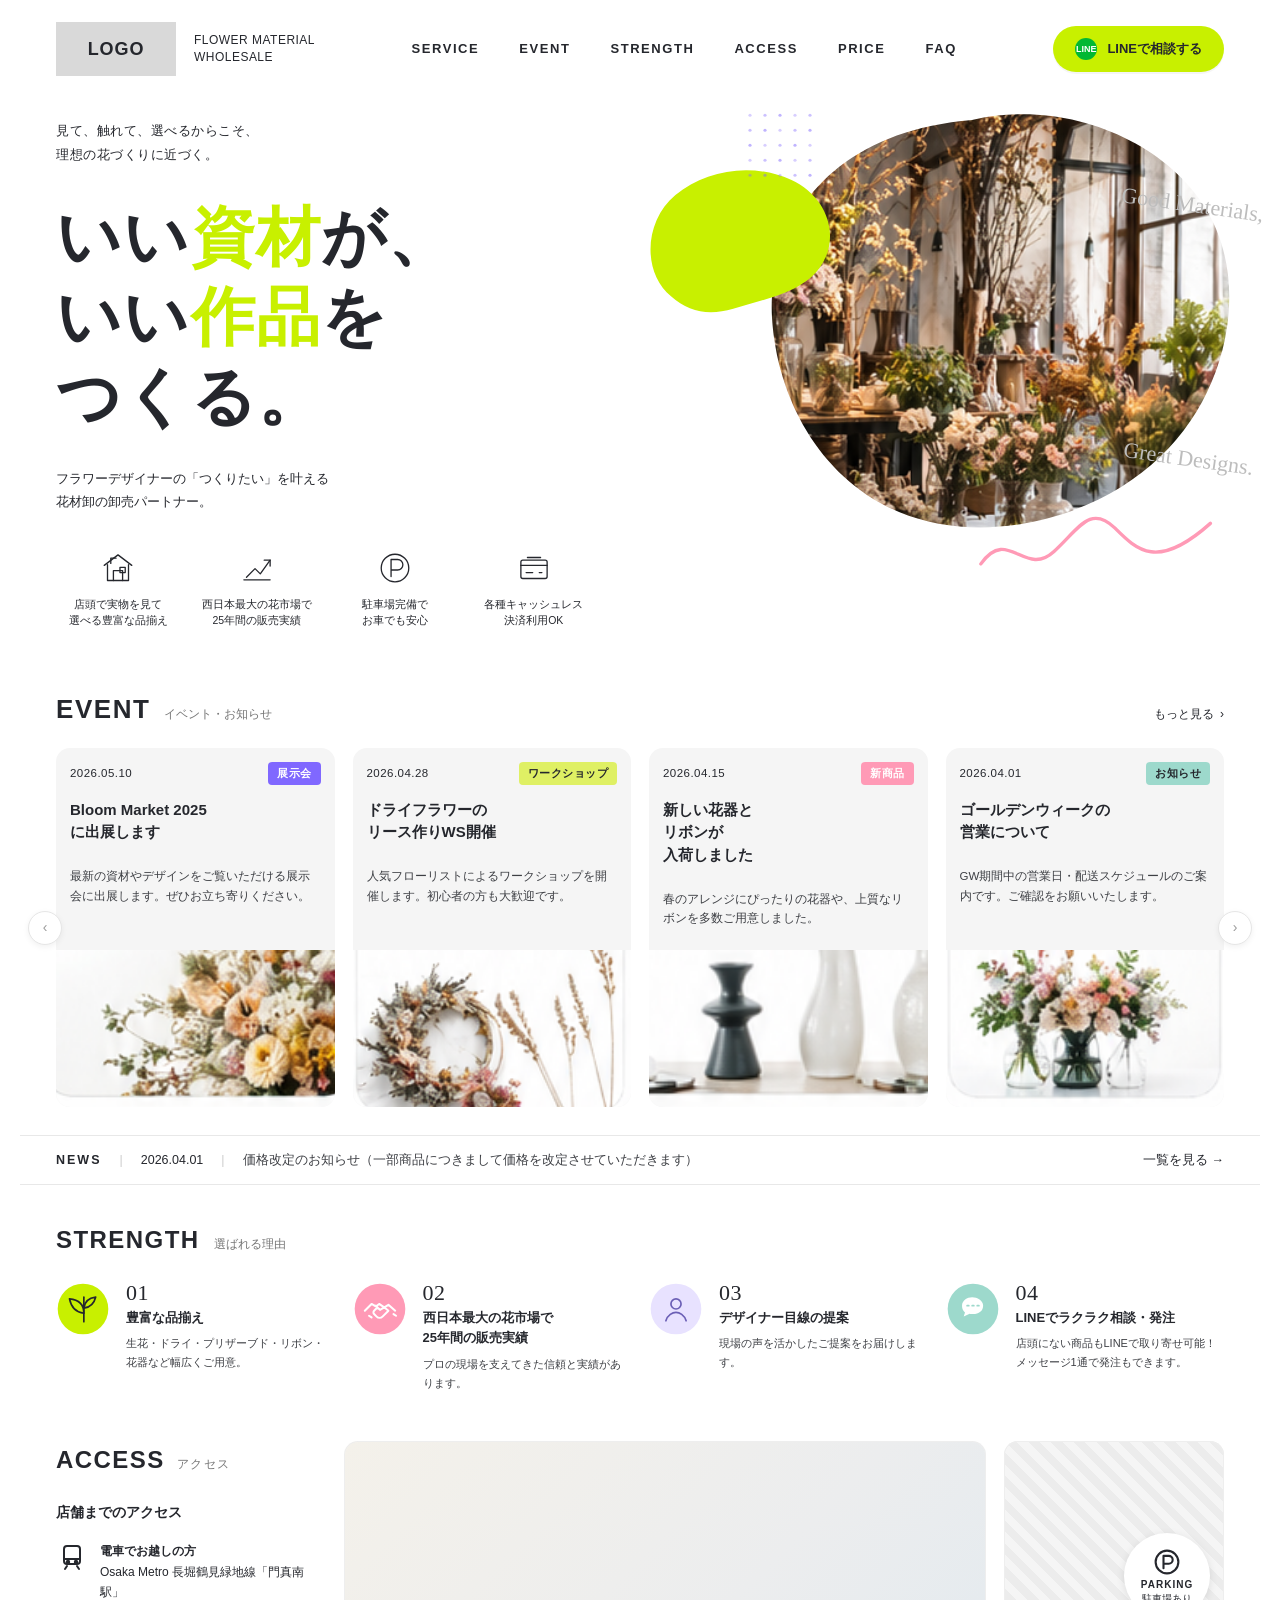
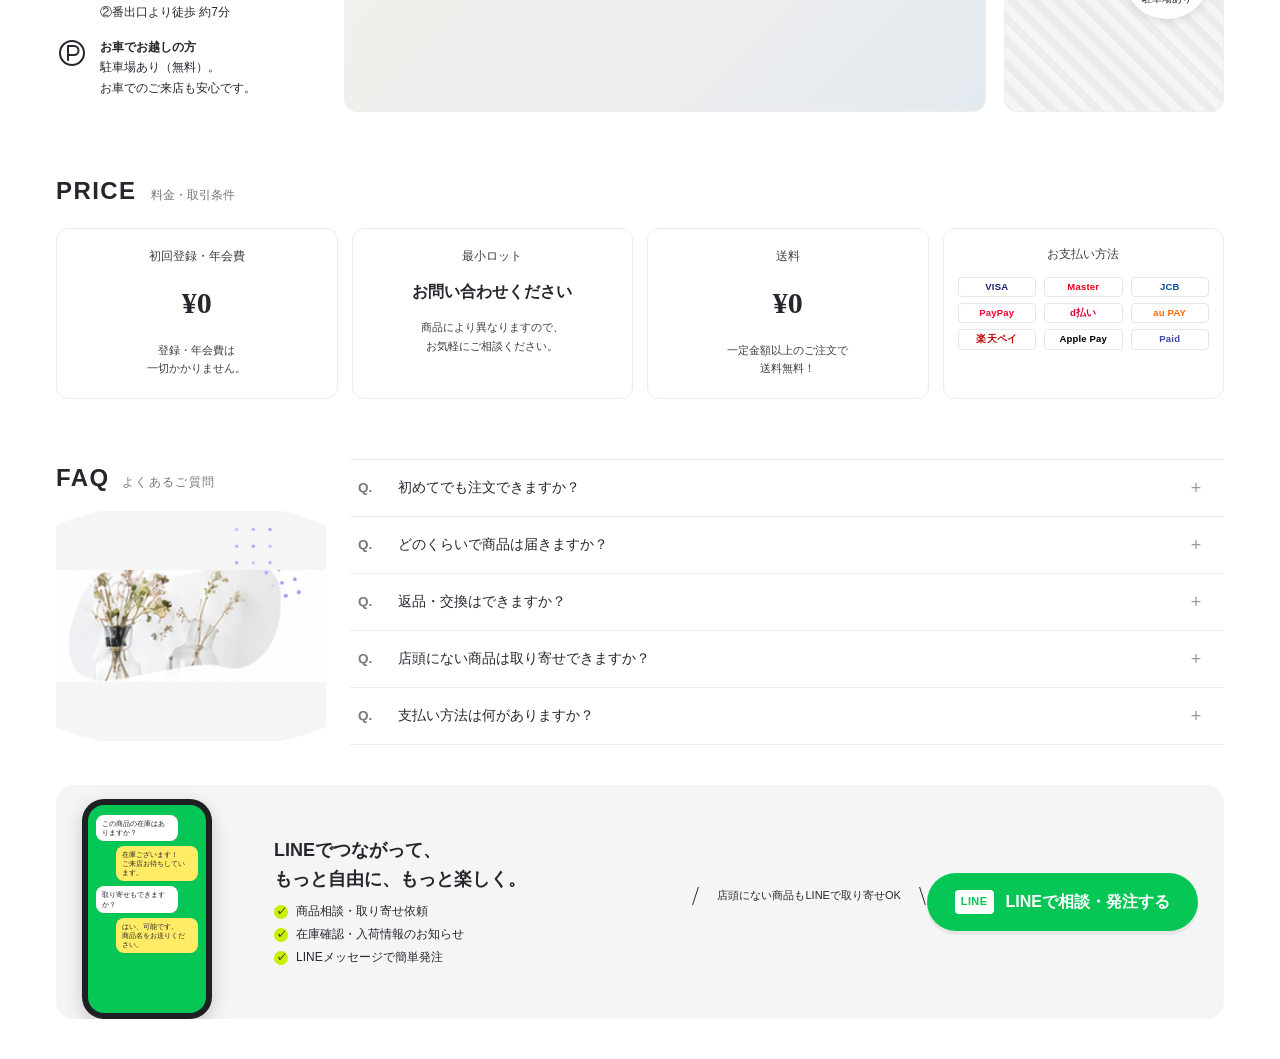
==== index.html @ 543dde31 "Initial preview: 神戸リボン トップページ LP デザイン (Group A + B 修正適用済み)" ====
<!doctype html>
<html lang="ja">
<head>
<meta charset="utf-8">
<title>FLOWER MATERIAL WHOLESALE</title>
<meta name="viewport" content="width=1240">
<style>
  /* ---------- Reset & base ---------- */
  *,*::before,*::after{ box-sizing:border-box; }
  html,body{ margin:0; padding:0; }
  body{
    font-family: "Hiragino Kaku Gothic ProN","Hiragino Sans","Yu Gothic","Noto Sans JP","Helvetica Neue",Arial,sans-serif;
    color:#25272d;
    background:#ffffff;
    -webkit-font-smoothing:antialiased;
    font-feature-settings:"palt";
    line-height:1.6;
    font-size:14px;
  }
  img,svg{ display:block; max-width:100%; }
  a{ color:inherit; text-decoration:none; }
  button{ font:inherit; cursor:pointer; border:none; background:none; color:inherit; padding:0; }
  ul{ list-style:none; padding:0; margin:0; }

  /* Page is sized like the original LP (862 wide). We center it and use a comfortable container. */
  .page{
    max-width: 1240px;
    margin: 0 auto;
    background:#fff;
    position:relative;
  }

  /* ---------- Header ---------- */
  .site-header{
    display:flex; align-items:center;
    padding: 22px 36px;
    gap: 32px;
  }
  .logo-block{
    display:flex; align-items:center; gap:18px;
  }
  .logo-mark{
    width:120px; height:54px;
    background:#d9d9d9;
    display:flex; align-items:center; justify-content:center;
    color:#25272d; font-weight:700; letter-spacing:.05em;
    font-size:18px;
  }
  .logo-tag{
    font-size:12px; line-height:1.4; color:#25272d;
    letter-spacing:.04em;
  }
  .nav{
    flex:1;
    display:flex; gap: 40px; justify-content:center;
    font-size:13px; letter-spacing:.12em;
    font-weight:600;
  }
  .nav a{ color:#25272d; }
  .nav a:hover{ color:#7a8000; }
  .header-cta{
    display:inline-flex; align-items:center; gap:10px;
    background:#C8F000; color:#25272d;
    padding: 12px 22px; border-radius:999px;
    font-weight:700; font-size:13px;
    box-shadow: 0 2px 0 rgba(0,0,0,.04);
  }
  .header-cta .badge{
    width:22px; height:22px; border-radius:50%;
    background:#02B833; color:#fff;
    font-size:9px; font-weight:700;
    display:inline-flex; align-items:center; justify-content:center;
    letter-spacing:0;
  }

  /* ---------- Hero ---------- */
  .hero{
    position:relative;
    padding: 14px 36px 30px;
    display:grid;
    grid-template-columns: 1fr 1fr;
    gap: 30px;
    align-items:start;
  }
  .hero-eyebrow{
    font-size: 12.5px;
    line-height:1.9;
    color:#25272d;
    margin: 8px 0 30px;
    letter-spacing:.04em;
  }
  .hero-title{
    font-family:"Yu Mincho","Hiragino Mincho ProN","Noto Serif JP",serif;
    font-weight:600;
    font-size: 64px;
    line-height: 1.25;
    letter-spacing:.02em;
    margin: 0 0 30px;
    color:#25272d;
  }
  .hero-title .acc{ color:#C8F000; }
  .hero-sub{
    font-size: 12.5px;
    color:#25272d;
    line-height:1.9;
    margin: 0 0 32px;
  }

  /* Hero photo cluster on the right */
  .hero-photo{
    position:relative;
    height: 470px;
  }
  .hero-photo .photo-blob{
    position:absolute;
    right: -20px; top: 0;
    width: 540px; height: 470px;
  }
  .hero-photo .photo-blob img{
    width:100%; height:100%; object-fit:cover;
    -webkit-mask: var(--blob-mask); mask: var(--blob-mask);
    -webkit-mask-size: 100% 100%;
    mask-size: 100% 100%;
    -webkit-mask-repeat:no-repeat; mask-repeat:no-repeat;
  }
  .hero-photo .lime-blob{
    position:absolute;
    left: -20px; top: 50px;
    width: 200px; height: 160px;
    z-index: 2;
  }
  .hero-photo .dots{
    position:absolute;
    left: 80px; top: -8px;
    width: 90px; height: 90px;
    opacity:.9;
    z-index: 3;
  }
  .hero-photo .wave{
    position:absolute;
    right: -10px; bottom: -10px;
    width: 270px; height: 90px;
  }
  .hero-photo .script-text{
    position:absolute;
    right: -40px; top: 80px;
    font-family:"Brush Script MT","Snell Roundhand","Apple Chancery", cursive;
    color:#bdbdbd;
    font-size: 22px;
    transform: rotate(8deg);
    line-height:1.2;
    text-align:left;
  }
  .hero-photo .script-text.lower{
    top:auto; bottom: 110px; right:-30px;
    transform: rotate(8deg);
  }

  /* Feature icons row */
  .feature-row{
    display:grid;
    grid-template-columns: repeat(4, 1fr);
    gap: 14px;
    margin-top: 12px;
    max-width: 540px;
  }
  .feature{
    display:flex; flex-direction:column; align-items:center; gap:8px;
    text-align:center;
  }
  .feature .ico{
    width:42px; height:42px;
    color:#25272d;
  }
  .feature .ico svg{ width:100%; height:100%; }
  .feature .lbl{
    font-size: 10.5px;
    line-height:1.5;
    color:#25272d;
  }

  /* ---------- Event ---------- */
  .section-head{
    display:flex; align-items:baseline; justify-content:space-between;
    padding: 0 36px;
    margin: 30px 0 18px;
  }
  .section-head .group{
    display:flex; align-items:baseline; gap:14px;
  }
  .section-head h2{
    font-size: 26px; letter-spacing:.06em;
    margin:0; font-weight:700;
    font-family:"Helvetica Neue",Arial,sans-serif;
  }
  .section-head .ja{
    font-size: 12px; color:#777;
  }
  .section-head .more{
    font-size: 12px; color:#25272d;
  }
  .section-head .more::after{
    content:"›"; margin-left:6px;
  }

  .event-wrap{
    position:relative;
    padding: 0 36px;
  }
  .event-row{
    display:grid;
    grid-template-columns: repeat(4, 1fr);
    gap: 18px;
  }
  .ev-card{
    background:#f5f5f5;
    border-radius: 14px;
    padding: 14px 14px 16px;
    display:flex; flex-direction:column;
    gap:10px;
  }
  .ev-meta{
    display:flex; align-items:center; justify-content:space-between;
    font-size:11.5px; color:#25272d;
    letter-spacing:.04em;
  }
  .ev-tag{
    font-size: 10.5px;
    padding: 3px 9px;
    border-radius: 4px;
    background:#8068ff;
    color:#fff;
    font-weight:600;
  }
  .ev-tag.work{ background:#dff064; color:#25272d; }
  .ev-tag.new{ background:#ff9ab6; color:#fff; }
  .ev-tag.note{ background:#9DD9CC; color:#25272d; }
  .ev-title{
    font-size: 15px;
    font-weight:700;
    line-height:1.5;
    margin: 4px 0 2px;
  }
  .ev-desc{
    font-size: 11.5px;
    line-height:1.7;
    color:#3d3f44;
  }
  .ev-photo{
    margin: auto -14px -16px;
    border-bottom-left-radius: 14px;
    border-bottom-right-radius: 14px;
    overflow:hidden;
    aspect-ratio: 16/9;
    background:#eee;
  }
  .ev-photo img{
    width:100%; height:100%; object-fit:cover;
  }
  .ev-arrow{
    position:absolute;
    top: 50%; transform: translateY(-50%);
    width: 34px; height: 34px;
    border-radius:50%;
    background:#fff;
    border: 1px solid #e6e6e6;
    box-shadow: 0 2px 6px rgba(0,0,0,.06);
    display:flex; align-items:center; justify-content:center;
    color:#9b9b9b;
    font-size:14px;
  }
  .ev-arrow.left{ left:8px; }
  .ev-arrow.right{ right:8px; }

  /* ---------- News bar ---------- */
  .news-bar{
    border-top: 1px solid #e8e8e8;
    border-bottom: 1px solid #e8e8e8;
    margin: 28px 0 0;
    padding: 14px 36px;
    display:flex; align-items:center; gap:18px;
    font-size: 12.5px;
  }
  .news-bar .lbl{ font-weight:700; letter-spacing:.16em; }
  .news-bar .sep{ color:#ccc; }
  .news-bar .date{ color:#25272d; }
  .news-bar .txt{ color:#3d3f44; flex:1; }
  .news-bar .more{
    color:#25272d; display:inline-flex; align-items:center; gap:6px;
  }

  /* ---------- Strength ---------- */
  .strength{
    padding: 36px 36px 18px;
  }
  .strength-head{
    display:flex; align-items:baseline; gap:14px;
    margin-bottom: 22px;
  }
  .strength-head h2{
    font-size:24px; margin:0; letter-spacing:.06em;
    font-family:"Helvetica Neue",Arial,sans-serif; font-weight:700;
  }
  .strength-head .ja{ font-size:12px; color:#777; }
  .str-row{
    display:grid;
    grid-template-columns: repeat(4, 1fr);
    gap: 18px;
  }
  .str-item{
    display:grid;
    grid-template-columns: 60px 1fr;
    gap: 10px;
    align-items:start;
  }
  .str-icon-wrap{
    width:54px; height:54px;
    border-radius:50%;
    display:flex; align-items:center; justify-content:center;
  }
  .str-icon-wrap svg{ width:100%; height:100%; }
  .str-num{
    font-family:"Yu Mincho","Hiragino Mincho ProN","Noto Serif JP",serif;
    font-size: 22px; line-height:1;
    color:#25272d;
    letter-spacing:.02em;
  }
  .str-title{
    font-size: 13px; font-weight:700;
    margin: 4px 0 6px;
  }
  .str-desc{
    font-size: 11px;
    line-height:1.7;
    color:#3d3f44;
  }

  /* ---------- Access ---------- */
  .access{
    padding: 30px 36px;
    display:grid;
    grid-template-columns: 270px 1fr 220px;
    gap: 18px;
    align-items:stretch;
  }
  .acc-left h2{
    font-size: 24px; margin:0 0 4px; letter-spacing:.06em;
    font-family:"Helvetica Neue",Arial,sans-serif; font-weight:700;
    display:flex; align-items:baseline; gap:12px;
  }
  .acc-left h2 .ja{ font-size:12px; color:#777; font-weight:400; }
  .acc-left h3{
    font-size: 14px; margin: 22px 0 18px;
  }
  .acc-row{
    display:grid;
    grid-template-columns: 32px 1fr;
    gap: 12px;
    align-items:start;
    margin-bottom: 14px;
    font-size: 12px; line-height:1.7;
  }
  .acc-row .ico{
    width:32px; height:32px;
    color:#25272d;
  }
  .acc-row .ico svg{ width:100%; height:100%; }
  .acc-row b{ font-weight:700; }
  .map-frame{
    border-radius: 14px;
    overflow:hidden;
    background:
      radial-gradient(circle at 30% 70%, #efefef 0 4px, transparent 5px),
      linear-gradient(135deg, #f4f1ea 0%, #ecedee 60%, #e3eaef 100%);
    position:relative;
    min-height: 200px;
    box-shadow: inset 0 0 0 1px #eee;
  }
  .map-frame svg{ width:100%; height:100%; }
  .shop-frame{
    position:relative;
    border-radius:14px;
    overflow:hidden;
    background:
      repeating-linear-gradient(45deg, #ececec 0 8px, #f5f5f5 8px 16px);
    min-height: 200px;
    box-shadow: inset 0 0 0 1px #eee;
  }
  .shop-frame img{
    width:100%; height:100%; object-fit:cover;
  }
  .park-badge{
    position:absolute;
    right: 14px; top: 50%; transform: translateY(-50%);
    width: 86px; height: 86px;
    border-radius:50%;
    background:#fff;
    display:flex; flex-direction:column; align-items:center; justify-content:center;
    gap: 2px;
    font-size: 9.5px;
    text-align:center; line-height:1.3;
    box-shadow: 0 2px 8px rgba(0,0,0,.1);
  }
  .park-badge .lbl{
    font-size: 10px; letter-spacing:.1em; font-weight:700;
  }
  .park-badge svg{ width:28px; height:28px; }

  /* ---------- Price ---------- */
  .price{
    padding: 30px 36px;
  }
  .price-head{
    display:flex; align-items:baseline; gap:14px;
    margin-bottom: 18px;
  }
  .price-head h2{ font-size:24px; margin:0; letter-spacing:.06em; font-family:"Helvetica Neue",Arial,sans-serif; font-weight:700; }
  .price-head .ja{ font-size:12px; color:#777; }
  .price-row{
    display:grid;
    grid-template-columns: repeat(4, 1fr);
    gap: 14px;
  }
  .price-card{
    border: 1px solid #ececec;
    border-radius: 12px;
    padding: 18px 16px 20px;
    text-align:center;
    background:#fff;
  }
  .price-card .label{
    font-size: 12px;
    color:#3d3f44;
    margin-bottom: 12px;
  }
  .price-card .val{
    font-family:"Yu Mincho","Hiragino Mincho ProN","Noto Serif JP",serif;
    font-size: 30px;
    font-weight:600;
    margin-bottom: 14px;
  }
  .price-card .note{
    font-size: 11px; line-height:1.7;
    color:#3d3f44;
  }
  .price-card.center .val{
    font-size: 16px; font-weight:700;
    font-family: inherit;
    margin-top: 8px;
  }
  .pay-grid{
    display:grid;
    grid-template-columns: repeat(3, 1fr);
    gap: 6px 8px;
    align-items:center; justify-items:center;
    margin-top: 4px;
  }
  .pay-grid .pay{
    font-size: 9.5px;
    color:#3d3f44;
    background:#f4f4f4;
    border-radius: 4px;
    padding: 4px 6px;
    width:100%;
    text-align:center;
    letter-spacing:.02em;
    font-weight:600;
    line-height:1.1;
  }
  .pay-grid .pay.brand-visa{ color:#1a1f71; background:#fff; border:1px solid #e6e6e6; }
  .pay-grid .pay.brand-mc{ color:#eb001b; background:#fff; border:1px solid #e6e6e6; }
  .pay-grid .pay.brand-jcb{ color:#0e4c96; background:#fff; border:1px solid #e6e6e6; }
  .pay-grid .pay.brand-paypay{ color:#ff0033; background:#fff; border:1px solid #e6e6e6; }
  .pay-grid .pay.brand-dpay{ color:#cc0033; background:#fff; border:1px solid #e6e6e6; }
  .pay-grid .pay.brand-au{ color:#ff6600; background:#fff; border:1px solid #e6e6e6; }
  .pay-grid .pay.brand-rpay{ color:#bf0000; background:#fff; border:1px solid #e6e6e6; }
  .pay-grid .pay.brand-applepay{ color:#000; background:#fff; border:1px solid #e6e6e6; }
  .pay-grid .pay.brand-paid{ color:#3a48a8; background:#fff; border:1px solid #e6e6e6; }

  /* ---------- FAQ ---------- */
  .faq{
    padding: 30px 36px 40px;
    display:grid;
    grid-template-columns: 270px 1fr;
    gap: 24px;
    align-items:start;
    position:relative;
  }
  .faq-left{ position:relative; }
  .faq-left h2{
    font-size:24px; margin:0 0 14px; letter-spacing:.06em;
    font-family:"Helvetica Neue",Arial,sans-serif; font-weight:700;
    display:flex; align-items:baseline; gap:12px;
  }
  .faq-left h2 .ja{ font-size:12px; color:#777; font-weight:400; }
  .faq-illustration{
    position:relative;
    width: 100%;
    aspect-ratio: 1/.85;
    background:
      radial-gradient(140% 90% at 50% 50%, #f5f5f5 0%, #f5f5f5 60%, transparent 61%);
    overflow:hidden;
  }
  .faq-illustration img{
    width:100%; height:100%; object-fit:contain;
  }
  .faq-illustration .dots-deco{
    position:absolute; right: 6px; top: 6px;
    width: 100px; height: 100px;
  }
  .faq-list{
    border-top: 1px solid #ececec;
  }
  .faq-list .row{
    border-bottom: 1px solid #ececec;
    display:grid;
    grid-template-columns: 32px 1fr 32px;
    gap: 8px;
    align-items:center;
    padding: 16px 8px;
    font-size: 13.5px;
  }
  .faq-list .q{ color:#777; font-weight:600; }
  .faq-list .plus{
    width:24px; height:24px; display:flex; align-items:center; justify-content:center;
    color:#9b9b9b; font-size: 18px;
  }

  /* ---------- LINE CTA ---------- */
  .line-cta{
    margin: 0 36px 40px;
    background:#f5f5f5;
    border-radius: 18px;
    padding: 22px 26px;
    display:grid;
    grid-template-columns: 170px 1fr auto;
    gap: 22px;
    align-items:center;
    position:relative;
    overflow:hidden;
  }
  .phone-mock{
    position:relative;
    width: 170px; height: 220px;
    margin-bottom: -22px;
    margin-top: -8px;
  }
  .phone-mock .phone-body{
    position:absolute;
    inset: 0 auto 0 0;
    width: 130px; height: 100%;
    background:#1f2024;
    border-radius: 22px;
    padding: 6px;
    box-shadow: 0 6px 18px rgba(0,0,0,.18);
  }
  .phone-mock .screen{
    width:100%; height:100%;
    background:#06C755; border-radius: 16px;
    display:flex; flex-direction:column;
    padding: 10px 8px;
    gap: 5px;
    overflow:hidden;
  }
  .phone-mock .bub{
    background:#fff;
    color: #25272d;
    border-radius: 8px;
    padding: 4px 6px;
    font-size: 7px;
    line-height: 1.3;
    max-width: 80%;
    word-break: break-all;
    box-shadow: 0 1px 0 rgba(0,0,0,.04);
  }
  .phone-mock .bub.me{
    align-self:flex-end;
    background: #FFEB66;
  }
  .phone-mock .bub.them{ align-self:flex-start; }

  .line-msg h3{
    margin: 0 0 8px;
    font-size: 18px;
    font-weight:700;
  }
  .line-list{
    display:flex; flex-direction:column; gap:4px;
    font-size: 12px;
  }
  .line-list li{
    display:flex; align-items:center; gap:8px;
  }
  .line-list .check{
    width: 14px; height: 14px; border-radius:50%;
    background: #C8F000; color:#25272d;
    display:inline-flex; align-items:center; justify-content:center;
    font-size: 10px; font-weight:700;
  }
  .line-cta .right{
    text-align:center;
  }
  .line-cta .ribbon{
    font-size: 11px; color:#25272d; margin-bottom: 8px;
    display:inline-flex; align-items:center; gap:8px;
  }
  .line-cta .ribbon::before,
  .line-cta .ribbon::after{
    content:""; width:14px; height:18px;
    border-left: 1px solid #25272d;
    transform: skewX(-18deg);
    display:inline-block;
  }
  .line-cta .ribbon::after{
    border-left:none; border-right: 1px solid #25272d;
    transform: skewX(18deg);
  }
  .line-btn{
    display:inline-flex; align-items:center; gap:12px;
    background:#06C755; color:#fff;
    padding: 16px 28px;
    border-radius: 999px;
    font-size: 16px; font-weight:700;
    box-shadow: 0 4px 0 rgba(0,0,0,.06);
  }
  .line-btn .badge{
    background:#fff; color:#06C755;
    font-size: 11px; font-weight:700;
    border-radius: 4px; padding: 3px 6px;
    letter-spacing:.04em;
  }
  .line-cta .yume{
    position:absolute;
    bottom: 8px; right: 28%;
    font-size: 10px; color:#9b9b9b;
    transform: rotate(-4deg);
  }

  /* utility chip in price */
  .price-card.payments{ text-align:left; padding: 16px 14px; }
  .price-card.payments .label{ text-align:center; }

</style>
</head>
<body>
<div class="page">

<!-- ============== Header ============== -->
<header class="site-header">
  <div class="logo-block">
    <div class="logo-mark">LOGO</div>
    <div class="logo-tag">FLOWER MATERIAL<br>WHOLESALE</div>
  </div>
  <nav class="nav">
    <a href="#service">SERVICE</a>
    <a href="#event">EVENT</a>
    <a href="#strength">STRENGTH</a>
    <a href="#access">ACCESS</a>
    <a href="#price">PRICE</a>
    <a href="#faq">FAQ</a>
  </nav>
  <a class="header-cta" href="#line">
    <span class="badge">LINE</span>
    LINEで相談する
  </a>
</header>

<!-- ============== Hero ============== -->
<section class="hero">
  <div class="hero-left">
    <p class="hero-eyebrow">見て、触れて、選べるからこそ、<br>理想の花づくりに近づく。</p>
    <h1 class="hero-title">
      いい<span class="acc">資材</span>が、<br>
      いい<span class="acc">作品</span>を<br>
      つくる。
    </h1>
    <p class="hero-sub">
      フラワーデザイナーの「つくりたい」を叶える<br>
      花材卸の卸売パートナー。
    </p>

    <!-- feature row -->
    <div class="feature-row">
      <div class="feature">
        <div class="ico">
          <!-- store icon (inline SVG from svg-parts) -->
          <svg xmlns="http://www.w3.org/2000/svg" viewBox="0 0 64 64" fill="none" stroke="#25272d" stroke-width="2" stroke-linecap="round" stroke-linejoin="round"><path d="M11 28 32 12l21 16"></path><path d="M16 27v24h32V27"></path><path d="M25 51V36h14v15"></path><path d="M21 25v-8h8"></path><path d="M43 31h-8v8h8z"></path></svg>
        </div>
        <div class="lbl">店頭で実物を見て<br>選べる豊富な品揃え</div>
      </div>
      <div class="feature">
        <div class="ico">
          <svg xmlns="http://www.w3.org/2000/svg" viewBox="0 0 64 64" fill="none" stroke="#25272d" stroke-width="2" stroke-linecap="round" stroke-linejoin="round"><path d="M12 50h40"></path><path d="M16 46 29 33l8 8 15-21"></path><path d="M43 20h9v9"></path></svg>
        </div>
        <div class="lbl">西日本最大の花市場で<br>25年間の販売実績</div>
      </div>
      <div class="feature">
        <div class="ico">
          <svg xmlns="http://www.w3.org/2000/svg" viewBox="0 0 64 64" fill="none" stroke="#25272d" stroke-width="2" stroke-linecap="round" stroke-linejoin="round"><circle cx="32" cy="32" r="21"></circle><path d="M26 45V19h10a8 8 0 0 1 0 16H26"></path></svg>
        </div>
        <div class="lbl">駐車場完備で<br>お車でも安心</div>
      </div>
      <div class="feature">
        <div class="ico">
          <svg xmlns="http://www.w3.org/2000/svg" viewBox="0 0 64 64" fill="none" stroke="#25272d" stroke-width="2" stroke-linecap="round" stroke-linejoin="round"><rect x="12" y="20" width="40" height="28" rx="3"></rect><path d="M12 28h40"></path><path d="M20 39h10"></path><path d="M40 39h4"></path><path d="M22 16h20"></path></svg>
        </div>
        <div class="lbl">各種キャッシュレス<br>決済利用OK</div>
      </div>
    </div>
  </div>

  <div class="hero-photo">
    <!-- dots top-left -->
    <svg class="dots" xmlns="http://www.w3.org/2000/svg" viewBox="0 0 120 120">
      <g fill="#8068ff">
        <circle cx="20" cy="15" r="2.1" opacity="0.35"></circle><circle cx="40" cy="15" r="2.1" opacity="0.45"></circle><circle cx="60" cy="15" r="2.1" opacity="0.55"></circle><circle cx="80" cy="15" r="2.1" opacity="0.35"></circle><circle cx="100" cy="15" r="2.1" opacity="0.45"></circle>
        <circle cx="20" cy="35" r="2.1" opacity="0.45"></circle><circle cx="40" cy="35" r="2.1" opacity="0.55"></circle><circle cx="60" cy="35" r="2.1" opacity="0.35"></circle><circle cx="80" cy="35" r="2.1" opacity="0.45"></circle><circle cx="100" cy="35" r="2.1" opacity="0.55"></circle>
        <circle cx="20" cy="55" r="2.1" opacity="0.55"></circle><circle cx="40" cy="55" r="2.1" opacity="0.35"></circle><circle cx="60" cy="55" r="2.1" opacity="0.45"></circle><circle cx="80" cy="55" r="2.1" opacity="0.55"></circle><circle cx="100" cy="55" r="2.1" opacity="0.35"></circle>
        <circle cx="20" cy="75" r="2.1" opacity="0.35"></circle><circle cx="40" cy="75" r="2.1" opacity="0.45"></circle><circle cx="60" cy="75" r="2.1" opacity="0.55"></circle><circle cx="80" cy="75" r="2.1" opacity="0.35"></circle><circle cx="100" cy="75" r="2.1" opacity="0.45"></circle>
        <circle cx="20" cy="95" r="2.1" opacity="0.45"></circle><circle cx="40" cy="95" r="2.1" opacity="0.55"></circle><circle cx="60" cy="95" r="2.1" opacity="0.35"></circle><circle cx="80" cy="95" r="2.1" opacity="0.45"></circle><circle cx="100" cy="95" r="2.1" opacity="0.55"></circle>
      </g>
    </svg>

    <!-- lime blob behind photo -->
    <svg class="lime-blob" xmlns="http://www.w3.org/2000/svg" viewBox="0 0 220 180">
      <path d="M38 151C6 125 7 67 43 37 77 9 129 0 173 20c39 18 54 59 37 91-18 35-63 42-102 54-27 8-50 4-70-14Z" fill="#C8F000"></path>
    </svg>

    <!-- the photo masked into a blob using svg as mask -->
    <div class="photo-blob" style="
      --blob-mask: url('data:image/svg+xml;utf8,<svg xmlns=&quot;http://www.w3.org/2000/svg&quot; viewBox=&quot;0 0 540 470&quot; preserveAspectRatio=&quot;none&quot;><path d=&quot;M268 8c95-22 192 22 232 86 47 73 26 184-43 250-66 64-178 91-262 56-79-33-122-114-127-194-5-90 53-186 200-198z&quot; fill=&quot;black&quot;/></svg>');
    ">
      <img src="assets/svg-parts/decorations/hero_photo_blob.png" alt="花屋の店内">
    </div>

    <!-- script-style english text decorations -->
    <div class="script-text">Good Materials,</div>
    <div class="script-text lower">Great Designs.</div>

    <!-- pink wavy line -->
    <svg class="wave" xmlns="http://www.w3.org/2000/svg" viewBox="0 0 220 80" fill="none">
      <path d="M5 55c24-34 39 13 65-11 22-20 32-42 54-21 20 20 38 38 85-4" stroke="#FF9AB6" stroke-width="3" stroke-linecap="round"></path>
    </svg>
  </div>
</section>

<!-- ============== Event ============== -->
<div class="section-head" id="event">
  <div class="group">
    <h2>EVENT</h2>
    <span class="ja">イベント・お知らせ</span>
  </div>
  <a class="more" href="#">もっと見る</a>
</div>

<section class="event-wrap">
  <button class="ev-arrow left" aria-label="前へ">‹</button>
  <button class="ev-arrow right" aria-label="次へ">›</button>
  <div class="event-row">
    <article class="ev-card">
      <div class="ev-meta">
        <span class="date">2026.05.10</span>
        <span class="ev-tag">展示会</span>
      </div>
      <h3 class="ev-title">Bloom Market 2025<br>に出展します</h3>
      <p class="ev-desc">最新の資材やデザインをご覧いただける展示会に出展します。ぜひお立ち寄りください。</p>
      <div class="ev-photo"><img src="assets/svg-parts/cards/event_photo_01.png" alt=""></div>
    </article>

    <article class="ev-card">
      <div class="ev-meta">
        <span class="date">2026.04.28</span>
        <span class="ev-tag work">ワークショップ</span>
      </div>
      <h3 class="ev-title">ドライフラワーの<br>リース作りWS開催</h3>
      <p class="ev-desc">人気フローリストによるワークショップを開催します。初心者の方も大歓迎です。</p>
      <div class="ev-photo"><img src="assets/svg-parts/cards/event_photo_02.png" alt=""></div>
    </article>

    <article class="ev-card">
      <div class="ev-meta">
        <span class="date">2026.04.15</span>
        <span class="ev-tag new">新商品</span>
      </div>
      <h3 class="ev-title">新しい花器と<br>リボンが<br>入荷しました</h3>
      <p class="ev-desc">春のアレンジにぴったりの花器や、上質なリボンを多数ご用意しました。</p>
      <div class="ev-photo"><img src="assets/svg-parts/cards/event_photo_03.png" alt=""></div>
    </article>

    <article class="ev-card">
      <div class="ev-meta">
        <span class="date">2026.04.01</span>
        <span class="ev-tag note">お知らせ</span>
      </div>
      <h3 class="ev-title">ゴールデンウィークの<br>営業について</h3>
      <p class="ev-desc">GW期間中の営業日・配送スケジュールのご案内です。ご確認をお願いいたします。</p>
      <div class="ev-photo"><img src="assets/svg-parts/cards/event_photo_04.png" alt=""></div>
    </article>
  </div>
</section>

<!-- ============== News ============== -->
<div class="news-bar">
  <span class="lbl">NEWS</span>
  <span class="sep">|</span>
  <span class="date">2026.04.01</span>
  <span class="sep">|</span>
  <span class="txt">価格改定のお知らせ（一部商品につきまして価格を改定させていただきます）</span>
  <a class="more" href="#">一覧を見る →</a>
</div>

<!-- ============== Strength ============== -->
<section class="strength" id="strength">
  <div class="strength-head">
    <h2>STRENGTH</h2>
    <span class="ja">選ばれる理由</span>
  </div>
  <div class="str-row">
    <div class="str-item">
      <div class="str-icon-wrap" style="background:transparent;">
        <svg xmlns="http://www.w3.org/2000/svg" viewBox="0 0 64 64" fill="none">
          <circle cx="32" cy="32" r="30" fill="#C8F000"></circle>
          <path d="M33 47V18" stroke="#25272d" stroke-width="2" stroke-linecap="round"></path>
          <path d="M33 37c-9-1-15-7-17-17 11 1 17 7 17 17Z" stroke="#25272d" stroke-width="2" stroke-linejoin="round"></path>
          <path d="M33 31c7-1 12-5 14-13-8 1-13 5-14 13Z" stroke="#25272d" stroke-width="2" stroke-linejoin="round"></path>
        </svg>
      </div>
      <div>
        <div class="str-num">01</div>
        <div class="str-title">豊富な品揃え</div>
        <div class="str-desc">生花・ドライ・プリザーブド・リボン・花器など幅広くご用意。</div>
      </div>
    </div>

    <div class="str-item">
      <div class="str-icon-wrap">
        <svg xmlns="http://www.w3.org/2000/svg" viewBox="0 0 64 64" fill="none">
          <circle cx="32" cy="32" r="30" fill="#FF9AB6"></circle>
          <path d="M14 34l8-8 5 3 4-3 6 4 5-3 8 7" stroke="#fff" stroke-width="2.4" stroke-linecap="round" stroke-linejoin="round"></path>
          <path d="M27 28l5 5 5-3 5 4-7 7c-2 2-5 2-7 0l-3-3c-1-1-1-3 0-4l2-2c1-1 3-1 4 0" stroke="#fff" stroke-width="2.4" stroke-linecap="round" stroke-linejoin="round"></path>
          <path d="M22 42l-3-2M48 38l3 2" stroke="#fff" stroke-width="2.4" stroke-linecap="round"></path>
        </svg>
      </div>
      <div>
        <div class="str-num">02</div>
        <div class="str-title">西日本最大の花市場で<br>25年間の販売実績</div>
        <div class="str-desc">プロの現場を支えてきた信頼と実績があります。</div>
      </div>
    </div>

    <div class="str-item">
      <div class="str-icon-wrap">
        <svg xmlns="http://www.w3.org/2000/svg" viewBox="0 0 64 64" fill="none">
          <circle cx="32" cy="32" r="30" fill="#E8E2FF"></circle>
          <circle cx="32" cy="26" r="6" stroke="#6b5fb6" stroke-width="2"></circle>
          <path d="M20 46c2-7 8-10 12-10s10 3 12 10" stroke="#6b5fb6" stroke-width="2" stroke-linecap="round"></path>
        </svg>
      </div>
      <div>
        <div class="str-num">03</div>
        <div class="str-title">デザイナー目線の提案</div>
        <div class="str-desc">現場の声を活かしたご提案をお届けします。</div>
      </div>
    </div>

    <div class="str-item">
      <div class="str-icon-wrap">
        <svg xmlns="http://www.w3.org/2000/svg" viewBox="0 0 64 64" fill="none">
          <circle cx="32" cy="32" r="30" fill="#9DD9CC"></circle>
          <path d="M44 28c0 6-5 10-12 10-1 0-3 0-4-.5L21 41l1.5-5C20 34 19 31 19 28c0-6 6-10 12-10s13 4 13 10Z" fill="#fff"></path>
          <path d="M25 28h2m4 0h2m4 0h2" stroke="#9DD9CC" stroke-width="2" stroke-linecap="round"></path>
        </svg>
      </div>
      <div>
        <div class="str-num">04</div>
        <div class="str-title">LINEでラクラク相談・発注</div>
        <div class="str-desc">店頭にない商品もLINEで取り寄せ可能！メッセージ1通で発注もできます。</div>
      </div>
    </div>
  </div>
</section>

<!-- ============== Access ============== -->
<section class="access" id="access">
  <div class="acc-left">
    <h2>ACCESS <span class="ja">アクセス</span></h2>
    <h3>店舗までのアクセス</h3>
    <div class="acc-row">
      <div class="ico" aria-hidden="true">
        <svg xmlns="http://www.w3.org/2000/svg" viewBox="0 0 32 32" fill="none" stroke="#25272d" stroke-width="2" stroke-linecap="round" stroke-linejoin="round">
          <rect x="8" y="5" width="16" height="18" rx="3"></rect>
          <path d="M8 18h16"></path>
          <circle cx="12" cy="21" r="1.2" fill="#25272d"></circle>
          <circle cx="20" cy="21" r="1.2" fill="#25272d"></circle>
          <path d="M11 25l-2 3M21 25l2 3"></path>
        </svg>
      </div>
      <div>
        <b>電車でお越しの方</b><br>
        Osaka Metro 長堀鶴見緑地線「門真南駅」<br>
        ②番出口より徒歩 約7分
      </div>
    </div>
    <div class="acc-row">
      <div class="ico" aria-hidden="true">
        <svg xmlns="http://www.w3.org/2000/svg" viewBox="0 0 32 32" fill="none" stroke="#25272d" stroke-width="2" stroke-linecap="round" stroke-linejoin="round">
          <circle cx="16" cy="16" r="12"></circle>
          <path d="M12 23V9h6a4.5 4.5 0 0 1 0 9h-6"></path>
        </svg>
      </div>
      <div>
        <b>お車でお越しの方</b><br>
        駐車場あり（無料）。<br>
        お車でのご来店も安心です。
      </div>
    </div>
  </div>

  <!-- 中央：地図プレースホルダ（Sprint 2 で AI 生成イラストまたは Google Maps Embed に差し替え） -->
  <div class="map-frame" role="img" aria-label="店舗付近の地図プレースホルダ">
    <!-- TODO: replace with AI-generated map illustration or Google Maps Embed -->
  </div>

  <!-- 右：店舗外観写真プレースホルダ + PARKING バッジ -->
  <div class="shop-frame">
    <!-- TODO: replace with AI-generated shop exterior photo -->
    <div class="park-badge">
      <svg xmlns="http://www.w3.org/2000/svg" viewBox="0 0 32 32" fill="none" stroke="#25272d" stroke-width="2.4" stroke-linecap="round" stroke-linejoin="round" aria-hidden="true">
        <circle cx="16" cy="16" r="13"></circle>
        <path d="M12 23V9h6a4.5 4.5 0 0 1 0 9h-6"></path>
      </svg>
      <span class="lbl">PARKING</span>
      <span>駐車場あり</span>
    </div>
  </div>
</section>

<!-- ============== Price ============== -->
<section class="price" id="price">
  <div class="price-head">
    <h2>PRICE</h2>
    <span class="ja">料金・取引条件</span>
  </div>
  <div class="price-row">
    <div class="price-card">
      <div class="label">初回登録・年会費</div>
      <div class="val">¥0</div>
      <div class="note">登録・年会費は<br>一切かかりません。</div>
    </div>
    <div class="price-card center">
      <div class="label">最小ロット</div>
      <div class="val">お問い合わせください</div>
      <div class="note">商品により異なりますので、<br>お気軽にご相談ください。</div>
    </div>
    <div class="price-card">
      <div class="label">送料</div>
      <div class="val">¥0</div>
      <div class="note">一定金額以上のご注文で<br>送料無料！</div>
    </div>
    <div class="price-card payments">
      <div class="label">お支払い方法</div>
      <div class="pay-grid">
        <span class="pay brand-visa">VISA</span>
        <span class="pay brand-mc">Master</span>
        <span class="pay brand-jcb">JCB</span>
        <span class="pay brand-paypay">PayPay</span>
        <span class="pay brand-dpay">d払い</span>
        <span class="pay brand-au">au PAY</span>
        <span class="pay brand-rpay">楽天ペイ</span>
        <span class="pay brand-applepay">Apple Pay</span>
        <span class="pay brand-paid">Paid</span>
      </div>
    </div>
  </div>
</section>

<!-- ============== FAQ ============== -->
<section class="faq" id="faq">
  <div class="faq-left">
    <h2>FAQ <span class="ja">よくあるご質問</span></h2>
    <div class="faq-illustration">
      <img src="assets/svg-parts/decorations/faq_illustration.png" alt="花器">
      <svg class="dots-deco" xmlns="http://www.w3.org/2000/svg" viewBox="0 0 120 120">
        <g fill="#8068ff">
          <circle cx="20" cy="15" r="2.1" opacity="0.35"></circle><circle cx="40" cy="15" r="2.1" opacity="0.45"></circle><circle cx="60" cy="15" r="2.1" opacity="0.55"></circle>
          <circle cx="20" cy="35" r="2.1" opacity="0.45"></circle><circle cx="40" cy="35" r="2.1" opacity="0.55"></circle><circle cx="60" cy="35" r="2.1" opacity="0.35"></circle>
          <circle cx="20" cy="55" r="2.1" opacity="0.55"></circle><circle cx="40" cy="55" r="2.1" opacity="0.35"></circle><circle cx="60" cy="55" r="2.1" opacity="0.45"></circle>
        </g>
      </svg>
    </div>
  </div>

  <div class="faq-list">
    <div class="row"><span class="q">Q.</span><span>初めてでも注文できますか？</span><span class="plus">+</span></div>
    <div class="row"><span class="q">Q.</span><span>どのくらいで商品は届きますか？</span><span class="plus">+</span></div>
    <div class="row"><span class="q">Q.</span><span>返品・交換はできますか？</span><span class="plus">+</span></div>
    <div class="row"><span class="q">Q.</span><span>店頭にない商品は取り寄せできますか？</span><span class="plus">+</span></div>
    <div class="row"><span class="q">Q.</span><span>支払い方法は何がありますか？</span><span class="plus">+</span></div>
  </div>
</section>

<!-- ============== LINE CTA ============== -->
<section class="line-cta" id="line" aria-label="LINEで相談">
  <!-- 左：スマホモック -->
  <div class="phone-mock" aria-hidden="true">
    <div class="phone-body">
      <div class="screen">
        <div class="bub them">この商品の在庫はありますか？</div>
        <div class="bub me">在庫ございます！<br>ご来店お待ちしています。</div>
        <div class="bub them">取り寄せもできますか？</div>
        <div class="bub me">はい、可能です。<br>商品名をお送りください。</div>
      </div>
    </div>
  </div>

  <!-- 中央：見出し + チェックリスト -->
  <div class="line-msg">
    <h3>LINEでつながって、<br>もっと自由に、もっと楽しく。</h3>
    <ul class="line-list">
      <li><span class="check" aria-hidden="true">✓</span>商品相談・取り寄せ依頼</li>
      <li><span class="check" aria-hidden="true">✓</span>在庫確認・入荷情報のお知らせ</li>
      <li><span class="check" aria-hidden="true">✓</span>LINEメッセージで簡単発注</li>
    </ul>
  </div>

  <!-- 右：リボンキャプション + 大型ボタン -->
  <div class="right">
    <div class="ribbon">店頭にない商品もLINEで取り寄せOK</div>
    <a class="line-btn" href="https://lin.ee/v4E9XHO" target="_blank" rel="noopener">
      <span class="badge">LINE</span>
      LINEで相談・発注する
    </a>
  </div>
</section>

</div>
</body>
</html>
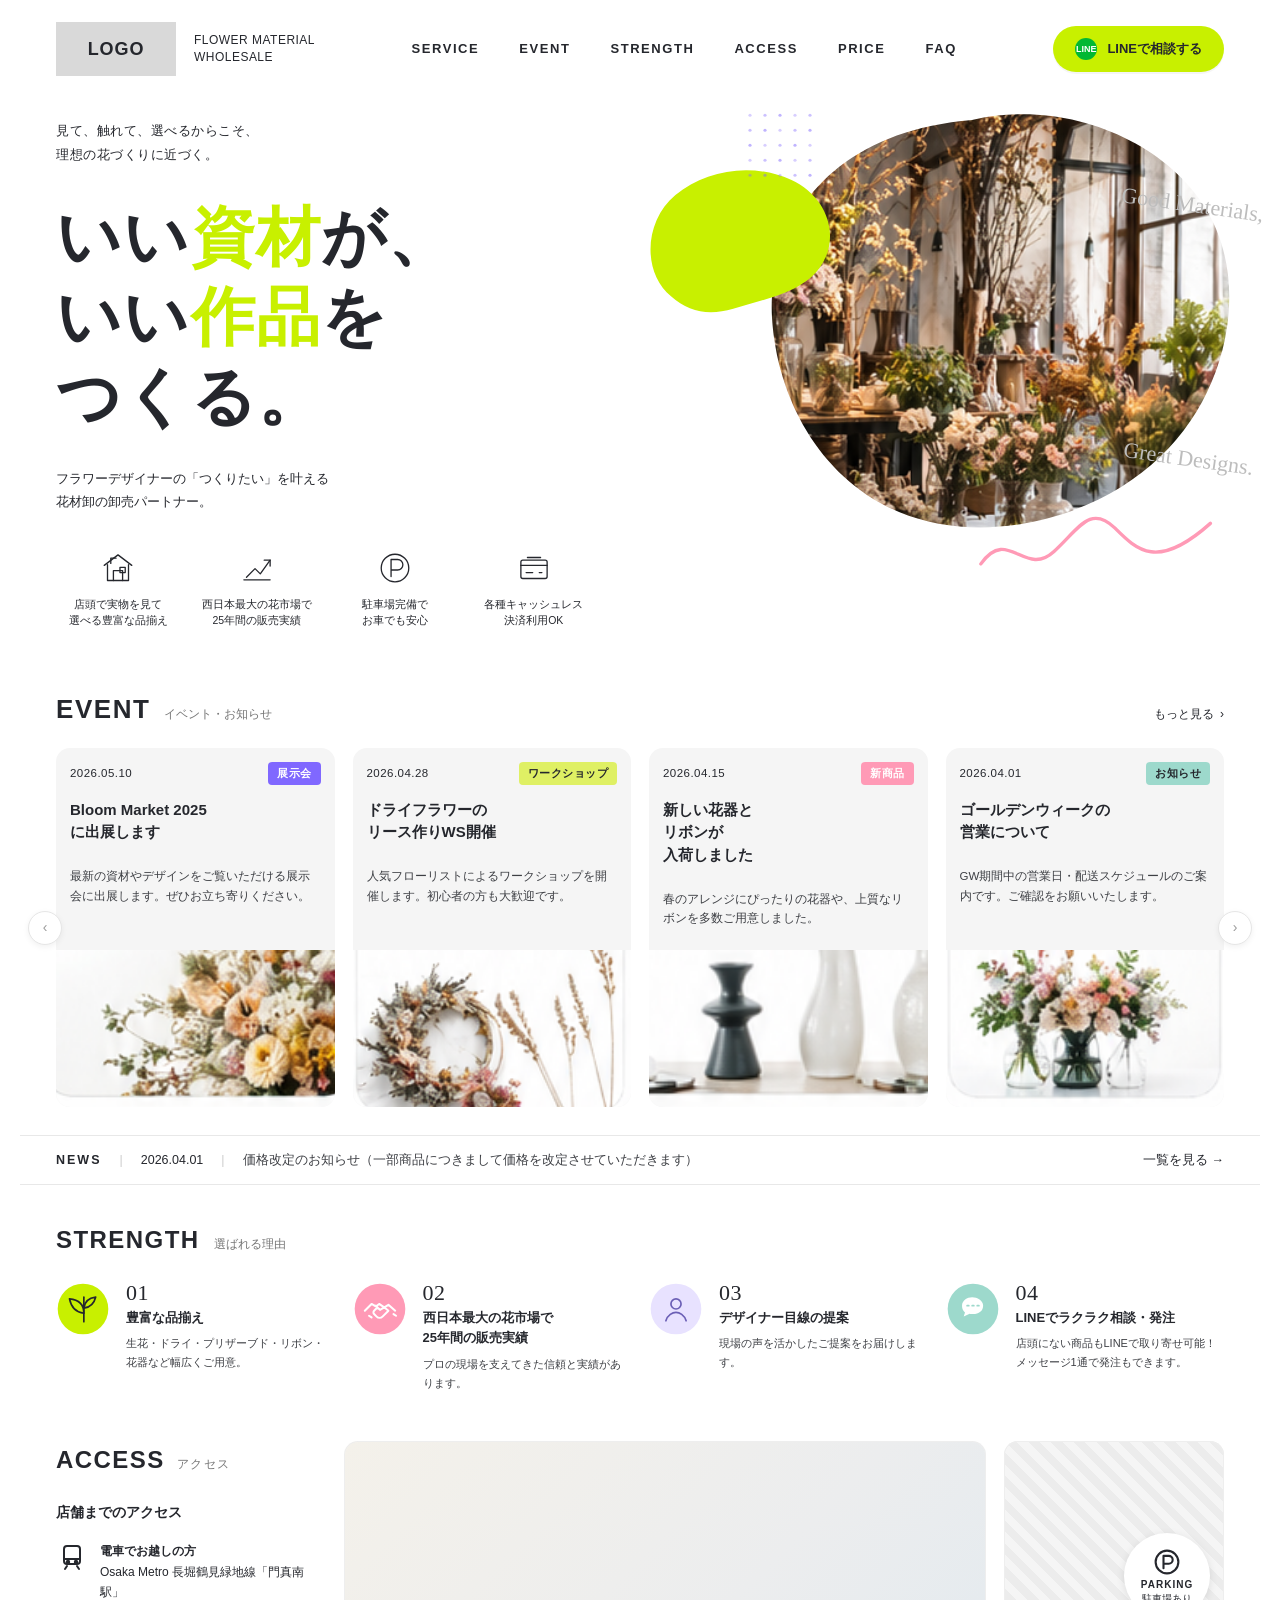
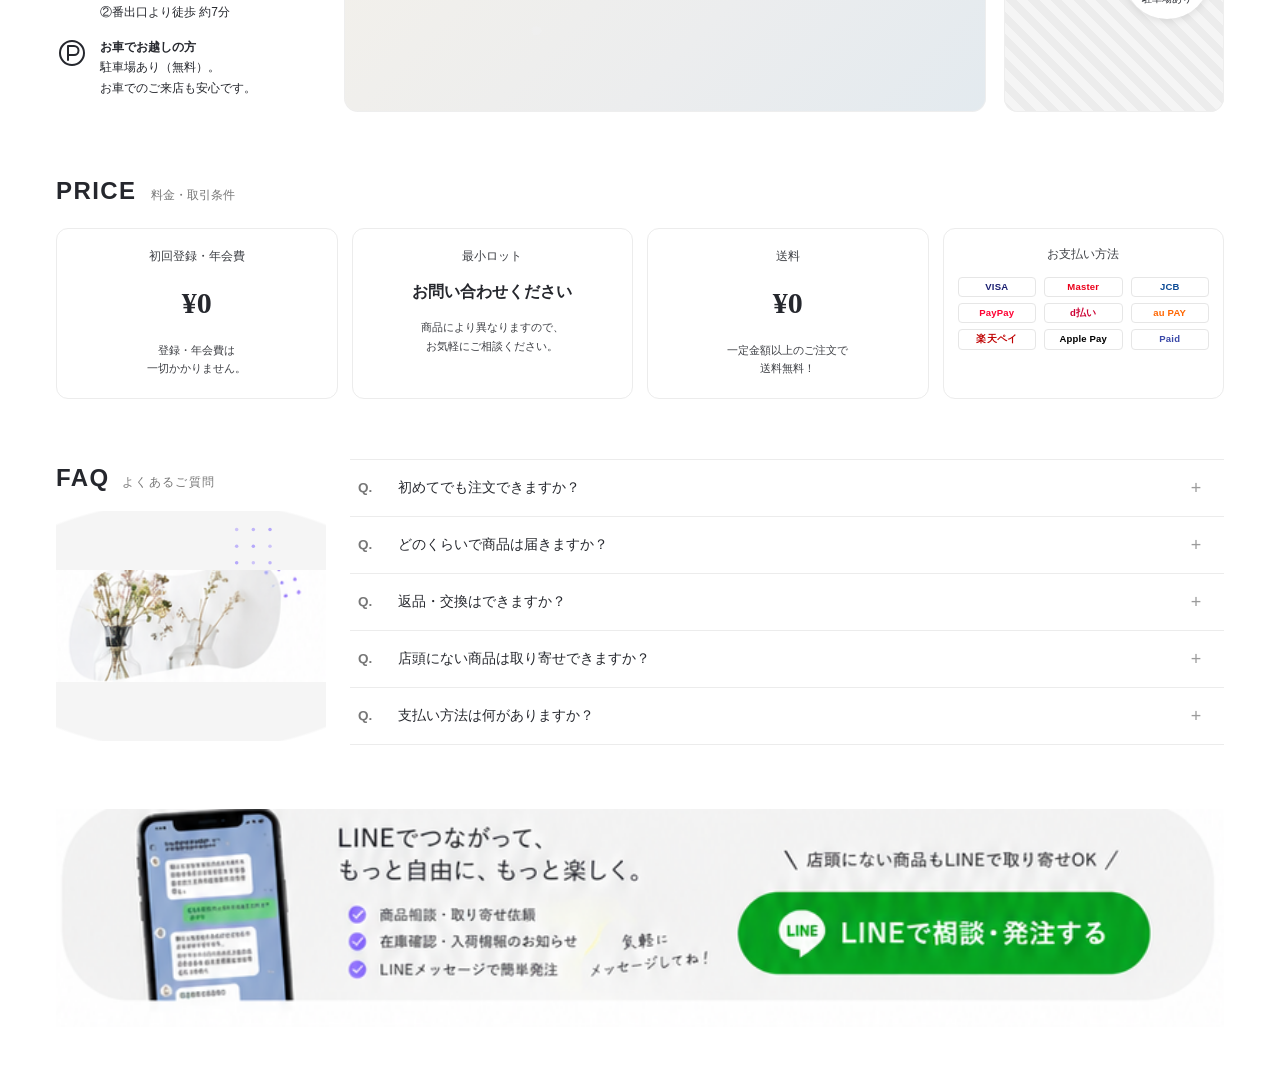
==== commit f6880c62: "Revert LINE CTA to original image version (per user feedback)" ====
--- a/index.html
+++ b/index.html
@@ -640,6 +640,14 @@
   .price-card.payments{ text-align:left; padding: 16px 14px; }
   .price-card.payments .label{ text-align:center; }
 
+  /* LINE CTA: 元の LP.png 切り出し画像でレンダリング (Sprint 2 で AI 画像差し替え予定) */
+  .line-cta-img{
+    padding: 24px 36px 40px;
+  }
+  .line-cta-img img{
+    width: 100%; height:auto; display:block;
+  }
+  .line-cta-img a{ display:block; }
 </style>
 </head>
 <body>
@@ -999,38 +1007,9 @@
   </div>
 </section>
 
-<!-- ============== LINE CTA ============== -->
-<section class="line-cta" id="line" aria-label="LINEで相談">
-  <!-- 左：スマホモック -->
-  <div class="phone-mock" aria-hidden="true">
-    <div class="phone-body">
-      <div class="screen">
-        <div class="bub them">この商品の在庫はありますか？</div>
-        <div class="bub me">在庫ございます！<br>ご来店お待ちしています。</div>
-        <div class="bub them">取り寄せもできますか？</div>
-        <div class="bub me">はい、可能です。<br>商品名をお送りください。</div>
-      </div>
-    </div>
-  </div>
-
-  <!-- 中央：見出し + チェックリスト -->
-  <div class="line-msg">
-    <h3>LINEでつながって、<br>もっと自由に、もっと楽しく。</h3>
-    <ul class="line-list">
-      <li><span class="check" aria-hidden="true">✓</span>商品相談・取り寄せ依頼</li>
-      <li><span class="check" aria-hidden="true">✓</span>在庫確認・入荷情報のお知らせ</li>
-      <li><span class="check" aria-hidden="true">✓</span>LINEメッセージで簡単発注</li>
-    </ul>
-  </div>
-
-  <!-- 右：リボンキャプション + 大型ボタン -->
-  <div class="right">
-    <div class="ribbon">店頭にない商品もLINEで取り寄せOK</div>
-    <a class="line-btn" href="https://lin.ee/v4E9XHO" target="_blank" rel="noopener">
-      <span class="badge">LINE</span>
-      LINEで相談・発注する
-    </a>
-  </div>
+<!-- ============== LINE CTA (LP.png crop / manifest 10_line_cta) ============== -->
+<section class="line-cta-img" id="line" aria-label="LINEで相談">
+  <a href="https://lin.ee/v4E9XHO" target="_blank" rel="noopener"><img src="assets/svg-parts/sections/10_line_cta.png" alt="LINEで相談・発注する"></a>
 </section>
 
 </div>
